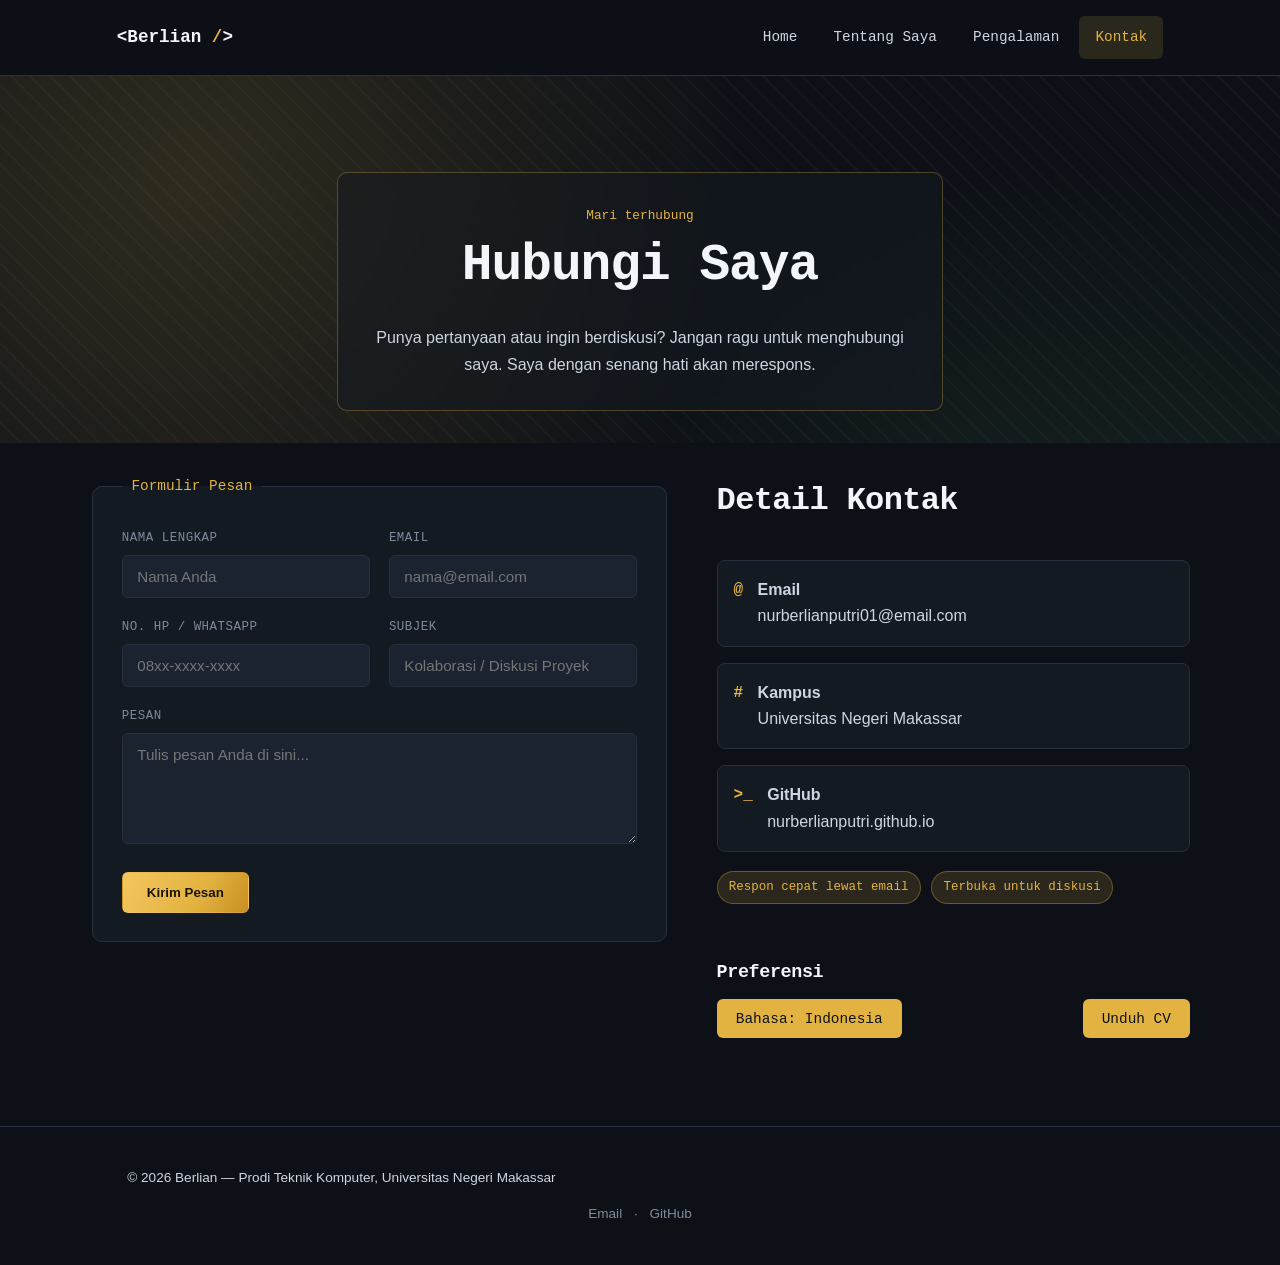
==== kontak.html @ a2d592fb "Rename contact ke kontak, tambah halaman baru" ====
<!DOCTYPE html>
<html lang="id">
<head>
<meta charset="UTF-8">
<meta name="viewport" content="width=device-width, initial-scale=1.0">
<title>Kontak — Berlian</title>
<link rel="stylesheet" href="style.css">
</head>
<body>

<header class="site-header">
  <nav class="navbar">
    <a href="index.html" class="brand">&lt;Berlian <span>/</span>&gt;</a>
    <button class="nav-toggle" id="navToggle">☰</button>
    <ul id="menu">
      <li><a href="index.html">Home</a></li>
      <li><a href="tentang.html">Tentang Saya</a></li>
      <li class="has-dropdown">
        <a href="pengalaman.html">Pengalaman</a>
        <ul class="dropdown">
          <li><a href="pengalaman.html#proyek">Proyek</a></li>
          <li><a href="pengalaman.html#organisasi">Semasa SMA</a></li>
        </ul>
      </li>
      <li class="active"><a href="kontak.html">Kontak</a></li>
    </ul>
  </nav>
</header>

<!-- ============ HERO dengan background-image + kotak transparan (Modul 4) ============ -->
<section class="hero" style="min-height:auto; padding:6rem 6vw 2rem;">
  <div class="section-inner text-center" style="margin:0 auto;">
    <div class="transparent-box">
      <p class="eyebrow" style="text-align:center;">Mari terhubung</p>
      <h1>Hubungi Saya</h1>
      <p style="margin:0 auto; max-width:60ch;">
        Punya pertanyaan atau ingin berdiskusi? Jangan ragu untuk menghubungi saya.
        Saya dengan senang hati akan merespons.
      </p>
    </div>
  </div>
</section>

<section style="padding-top:2rem;">
  <div class="section-inner" style="display:grid; grid-template-columns:1.1fr .9fr; gap:3rem;">

    <!-- Form gaya KTP (Modul 3 - Tugas Mandiri "Form Pengisian KTP") -->
    <div class="form-wrap" style="margin:0;">
      <form>
        <fieldset>
          <legend>Formulir Pesan</legend>

          <div class="field-row">
            <div class="field">
              <label for="nama">Nama Lengkap</label>
              <input type="text" id="nama" name="nama" placeholder="Nama Anda" required>
            </div>
            <div class="field">
              <label for="email">Email</label>
              <input type="email" id="email" name="email" placeholder="nama@email.com" required>
            </div>
          </div>

          <div class="field-row">
            <div class="field">
              <label for="hp">No. HP / WhatsApp</label>
              <input type="tel" id="hp" name="hp" placeholder="08xx-xxxx-xxxx">
            </div>
            <div class="field">
              <label for="subjek">Subjek</label>
              <input type="text" id="subjek" name="subjek" placeholder="Kolaborasi / Diskusi Proyek">
            </div>
          </div>

          <div class="field">
            <label for="pesan">Pesan</label>
            <textarea id="pesan" name="pesan" rows="5" placeholder="Tulis pesan Anda di sini..."></textarea>
          </div>

          <button type="submit" class="btn btn-primary">Kirim Pesan</button>
        </fieldset>
      </form>
    </div>

    <!-- Info kontak — class selector digabung span/div (Modul 3) -->
    <div>
      <h2>Detail Kontak</h2>
      <div class="kontak-info">
        <div class="baris">
          <span class="ikon">@</span>
          <div>
            <strong>Email</strong>
            <p style="margin:0;">nurberlianputri01@email.com</p>
          </div>
        </div>
        <div class="baris">
          <span class="ikon">#</span>
          <div>
            <strong>Kampus</strong>
            <p style="margin:0;">Universitas Negeri Makassar</p>
          </div>
        </div>
        <div class="baris">
          <span class="ikon">&gt;_</span>
          <div>
            <strong>GitHub</strong>
            <p style="margin:0;">nurberlianputri.github.io</p>
          </div>
        </div>
      </div>

      <div class="grid-tags mt-lg">
        <span class="pill">Respon cepat lewat email</span>
        <span class="pill">Terbuka untuk diskusi</span>
      </div>

      <!-- Aligned Dropdown Content (Modul 6 - Tugas Mandiri): satu dropdown rata kiri, satu rata kanan -->
      <h3 class="mt-lg">Preferensi</h3>
      <div class="align-dropdown-row">
        <div class="align-dropdown kiri">
          <button class="dropbtn2">Bahasa: Indonesia</button>
          <div class="align-dropdown-content">
            <a href="#">Indonesia</a>
            <a href="#">English</a>
          </div>
        </div>
        <div class="align-dropdown kanan">
          <button class="dropbtn2">Unduh CV</button>
          <div class="align-dropdown-content">
            <a href="#">Format PDF</a>
            <a href="#">Format DOCX</a>
          </div>
        </div>
      </div>
    </div>

  </div>
</section>

<footer class="site-footer">
  <p>&copy; 2026 Berlian — Prodi Teknik Komputer, Universitas Negeri Makassar</p>
  <div class="sosial">
    <a href="kontak.html">Email</a> · <a href="kontak.html">GitHub</a>
  </div>
</footer>

<script>
  const navToggle = document.getElementById('navToggle');
  const menu = document.getElementById('menu');
  navToggle.addEventListener('click', () => menu.classList.toggle('open'));

  document.querySelectorAll('#menu .has-dropdown > a').forEach(link => {
    link.addEventListener('click', (e) => {
      if (window.innerWidth <= 840) {
        e.preventDefault();
        link.parentElement.classList.toggle('open');
      }
    });
  });

  document.querySelector('form').addEventListener('submit', function(e){
    e.preventDefault();
    alert('Terima kasih! Pesan Anda telah tercatat (form demo — hubungkan ke backend/PHP untuk pengiriman sungguhan).');
    this.reset();
  });
</script>

</body>
</html>
---- style.css ----
/* =============================================================
   STYLE.CSS — Portofolio Berlian
   File CSS eksternal (Modul 3 - E.2 "Style dalam file eksternal")
   dirujuk oleh semua halaman lewat <link rel="stylesheet">
   ============================================================= */

/* ---------- Design tokens ---------- */
:root{
  --bg:        #0d1117;
  --surface:   #141a22;
  --surface-2: #1b2330;
  --line:      #262f3d;
  --text:      #cdd6e2;
  --muted:     #7d8a9c;
  --accent:    #e3b341;   /* amber - warna "cursor" kode  */
  --accent-2:  #7ee081;   /* hijau terminal, dipakai tipis */
  --accent-soft: rgba(227,179,65,.14);
  --mono: "JetBrains Mono", "Fira Code", Consolas, monospace;
  --sans: "Inter", "Segoe UI", Arial, sans-serif;
}

/* ---------- Selector HTML dasar (Modul 3.b) ---------- */
*{ box-sizing:border-box; }

html{ scroll-behavior:smooth; }

body{
  margin:0;
  background:var(--bg);
  color:var(--text);
  font-family:var(--sans);
  line-height:1.65;
  font-size:16px;
}

h1,h2,h3,h4{
  font-family:var(--mono);
  font-weight:600;
  letter-spacing:-0.02em;
  color:#f2f5f9;
  margin:0 0 .6em;
}
h1{ font-size:clamp(2.1rem,4vw,3.2rem); line-height:1.15; }
h2{ font-size:clamp(1.5rem,3vw,2rem); }
h3{ font-size:1.15rem; }

p{ margin:0 0 1em; color:var(--text); max-width:70ch; }

a{ color:var(--accent); text-decoration:none; }
a:hover{ text-decoration:underline; }

img{ max-width:100%; display:block; }

ul{ margin:0; padding:0; list-style:none; }

section{ padding:5rem 6vw; }
.section-inner{ max-width:1100px; margin:0 auto; }

.eyebrow{
  font-family:var(--mono);
  font-size:.8rem;
  color:var(--accent);
  margin-bottom:.6rem;
}

/* ---------- Selector Class (Modul 3.b) — pengelompokkan selector ---------- */
.btn,
.kartu,
.pill{
  font-family:var(--sans);
}

.btn{
  display:inline-block;
  padding:.75rem 1.5rem;
  border-radius:6px;
  font-weight:600;
  border:1px solid transparent;
  cursor:pointer;
  transition:transform .15s ease, background .2s ease, border-color .2s ease;
}
.btn-primary{
  background:linear-gradient(120deg,#f3c65f,var(--accent) 60%,#c98f22);
  color:#1a1305;
}
.btn-primary:hover{ transform:translateY(-2px); text-decoration:none; }
.btn-ghost{
  background:transparent;
  border-color:var(--line);
  color:var(--text);
}
.btn-ghost:hover{ border-color:var(--accent); color:var(--accent); text-decoration:none; }

.pill{
  display:inline-block;
  font-family:var(--mono);
  font-size:.78rem;
  padding:.3rem .7rem;
  border-radius:999px;
  background:var(--accent-soft);
  color:var(--accent);
  border:1px solid rgba(227,179,65,.35);
  margin:0 .4rem .4rem 0;
}

/* =============================================================
   NAVIGASI  (Modul 5 & Modul 6 — navbar horizontal + dropdown)
   ============================================================= */
.site-header{
  position:sticky; top:0; z-index:50;
  background:rgba(13,17,23,.85);
  backdrop-filter:blur(10px);
  border-bottom:1px solid var(--line);
}

.navbar{
  max-width:1200px; margin:0 auto;
  display:flex; align-items:center; justify-content:space-between;
  padding:1rem 6vw;
  position:relative;
}

.brand{
  font-family:var(--mono);
  font-weight:700;
  font-size:1.1rem;
  color:#f2f5f9;
}
.brand span{ color:var(--accent); }

.nav-toggle{
  display:none;
  background:none; border:1px solid var(--line); color:var(--text);
  font-size:1.2rem; padding:.4rem .7rem; border-radius:6px; cursor:pointer;
}

/* #menu — Selector ID (Modul 3.b) dipakai untuk komponen navigasi tunggal */
#menu{
  display:flex;
  align-items:center;
  gap:.25rem;
}

#menu li{ position:relative; }

#menu > li > a{
  display:block;
  padding:.6rem 1rem;
  font-family:var(--mono);
  font-size:.9rem;
  color:var(--text);
  border-radius:6px;
  transition:color .2s ease, background .2s ease;
}
#menu > li > a:hover,
#menu > li.active > a{
  color:var(--accent);
  background:var(--accent-soft);
  text-decoration:none;
}

/* Dropdown ala Modul 6: gradient + border-radius + transisi opacity */
.dropdown{
  position:absolute;
  top:calc(100% + .5rem);
  left:0;
  min-width:220px;
  background:linear-gradient(160deg,var(--surface-2),var(--surface));
  border:1px solid var(--line);
  border-radius:10px;
  padding:.5rem;
  opacity:0;
  visibility:hidden;
  transform:translateY(-6px);
  transition:opacity .2s ease, transform .2s ease, visibility .2s;
  box-shadow:0 12px 30px rgba(0,0,0,.45);
}
.has-dropdown:hover .dropdown,
.has-dropdown:focus-within .dropdown{
  opacity:1; visibility:visible; transform:translateY(0);
}
.dropdown li a{
  display:block;
  padding:.55rem .8rem;
  border-radius:6px;
  font-family:var(--sans);
  font-size:.9rem;
  color:var(--text);
}
.dropdown li a:hover{
  background:var(--accent-soft);
  color:var(--accent);
  text-decoration:none;
}

@media (max-width:840px){
  .nav-toggle{ display:inline-block; }
  #menu{
    position:absolute; top:100%; left:0; right:0;
    flex-direction:column; align-items:stretch;
    background:var(--surface);
    border-bottom:1px solid var(--line);
    padding:.5rem;
    display:none;
  }
  #menu.open{ display:flex; }
  .dropdown{ position:static; opacity:1; visibility:visible; transform:none; display:none; box-shadow:none; margin-top:.3rem;}
  .has-dropdown.open .dropdown{ display:block; }
}

/* =============================================================
   HERO / BACKGROUND IMAGE  (Modul 4 — background-image, repeat,
   position, attachment; kotak transparan di atas background)
   ============================================================= */
.hero{
  min-height:88vh;
  display:flex; align-items:center;
  padding:8rem 6vw 4rem;
  background-color:var(--bg);
  background-image:
    radial-gradient(circle at 15% 20%, rgba(227,179,65,.16), transparent 42%),
    radial-gradient(circle at 85% 75%, rgba(126,224,129,.10), transparent 40%),
    repeating-linear-gradient(45deg, rgba(255,255,255,.025) 0 2px, transparent 2px 14px);
  background-repeat:no-repeat, no-repeat, repeat;
  background-attachment:fixed, fixed, scroll;
  background-position:center, center, center;
}

.hero-grid{
  max-width:1200px; margin:0 auto;
  display:grid;
  grid-template-columns:1.1fr .9fr;
  gap:3rem;
  align-items:center;
}
@media (max-width:900px){ .hero-grid{ grid-template-columns:1fr; } }

/* Terminal mockup */
.terminal{
  background:var(--surface);
  border:1px solid var(--line);
  border-radius:10px;
  overflow:hidden;
  box-shadow:0 20px 50px rgba(0,0,0,.5);
}
.terminal-bar{
  display:flex; gap:.4rem;
  padding:.7rem .9rem;
  background:var(--surface-2);
  border-bottom:1px solid var(--line);
}
.terminal-bar span{
  width:11px; height:11px; border-radius:50%;
  display:inline-block;
  background:#4a5568;
}
.terminal-bar span:nth-child(1){ background:#ff5f57; }
.terminal-bar span:nth-child(2){ background:#febc2e; }
.terminal-bar span:nth-child(3){ background:#28c840; }
.terminal-body{
  font-family:var(--mono);
  font-size:.9rem;
  padding:1.4rem;
  color:var(--accent-2);
}
.terminal-body .muted{ color:var(--muted); }
.terminal-body .k{ color:#82aaff; }
.terminal-body .s{ color:var(--accent); }
.cursor{
  display:inline-block; width:8px; height:1.1em;
  background:var(--accent); margin-left:2px;
  animation:blink 1s steps(1) infinite;
  vertical-align:text-bottom;
}
@keyframes blink{ 50%{ opacity:0; } }

/* Kotak transparan (Modul 4 - Tugas Mandiri no.2) */
.transparent-box{
  background:rgba(20,26,34,.55);
  backdrop-filter:blur(6px);
  border:1px solid rgba(227,179,65,.3);
  border-radius:10px;
  padding:2rem 2.2rem;
}

/* =============================================================
   GAMBAR / IMG  (Modul 4 — border, width, height, opacity:hover)
   ============================================================= */
.avatar{
  width:190px;
  height:190px;
  border-radius:50%;
  border:3px solid var(--accent);
  object-fit:cover;
  opacity:.88;
  transition:opacity .3s ease, transform .3s ease;
}
.avatar:hover{
  opacity:1;
  transform:scale(1.03);
}

.avatar-sm{
  width:56px;
  height:56px;
  margin-bottom:1rem;
}

.thumb{
  width:100%;
  height:180px;
  object-fit:cover;
  border:1px solid var(--line);
  border-radius:8px 8px 0 0;
  opacity:.82;
  transition:opacity .3s ease, filter .3s ease;
}
.kartu:hover .thumb{
  opacity:1;
}

/* =============================================================
   LAYOUT — 2 KOLOM (Modul 5 — #leftcolumn / #rightcolumn)
   ============================================================= */
#profil-wrapper{
  display:grid;
  grid-template-columns:280px 1fr;
  gap:3rem;
  max-width:1100px;
  margin:0 auto;
}
@media (max-width:780px){ #profil-wrapper{ grid-template-columns:1fr; } }

#sidebar-kiri{
  background:var(--surface);
  border:1px solid var(--line);
  border-radius:12px;
  padding:2rem 1.6rem;
  text-align:center;
  height:fit-content;
  position:sticky;
  top:6.5rem;
}
#sidebar-kiri .fakta{
  text-align:left;
  margin-top:1.6rem;
  border-top:1px dashed var(--line);
  padding-top:1.2rem;
}
#sidebar-kiri .fakta dt{
  font-family:var(--mono);
  font-size:.72rem;
  text-transform:uppercase;
  letter-spacing:.06em;
  color:var(--muted);
  margin-top:.9rem;
}
#sidebar-kiri .fakta dd{ margin:.15rem 0 0; color:var(--text); }

#konten-kanan h2{ margin-top:0; }
#konten-kanan .skill-row{ margin-bottom:1rem; }
.skill-label{
  display:flex; justify-content:space-between;
  font-family:var(--mono); font-size:.82rem; color:var(--muted); margin-bottom:.3rem;
}
.skill-bar{
  height:8px; border-radius:99px; background:var(--surface-2); overflow:hidden;
}
.skill-bar > span{
  display:block; height:100%;
  background:linear-gradient(90deg,var(--accent-2),var(--accent));
  border-radius:99px;
}

/* =============================================================
   LAYOUT — 3 KOLOM (Modul 5 — sidebar-kiri/tengah/kanan versi grid)
   ============================================================= */
.grid-3{
  display:grid;
  grid-template-columns:repeat(3,1fr);
  gap:1.6rem;
}
@media (max-width:900px){ .grid-3{ grid-template-columns:1fr; } }

.kartu{
  background:var(--surface);
  border:1px solid var(--line);
  border-radius:10px;
  overflow:hidden;
  transition:transform .2s ease, border-color .2s ease;
}
.kartu:hover{ transform:translateY(-4px); border-color:var(--accent); }
.kartu-body{ padding:1.3rem 1.4rem; }
.kartu-body h3{ margin-bottom:.4rem; }
.kartu-body .periode{
  font-family:var(--mono); font-size:.75rem; color:var(--muted); display:block; margin-bottom:.6rem;
}

.kolom-judul{
  font-family:var(--mono);
  color:var(--accent);
  font-size:.85rem;
  letter-spacing:.04em;
  border-bottom:1px solid var(--line);
  padding-bottom:.6rem;
  margin-bottom:1.4rem;
}

/* ---------- Navigasi horizontal sekunder (Modul 5.c) ---------- */
.subnav{
  display:flex; list-style:none; overflow:hidden;
  border:1px solid var(--line); border-radius:8px; width:fit-content; margin:0 auto 3rem;
}
.subnav li a{
  display:block; padding:.6rem 1.3rem;
  font-family:var(--mono); font-size:.82rem; color:var(--muted);
}
.subnav li:not(:last-child) a{ border-right:1px solid var(--line); }
.subnav li a:hover, .subnav li a.aktif{
  background:var(--accent-soft); color:var(--accent); text-decoration:none;
}

/* =============================================================
   LAYOUT KLASIK DENGAN FLOAT  (Modul 5 — teknik #leftcolumn /
   #rightcolumn asli menggunakan float, berdampingan dengan versi
   Grid yang dipakai di bagian lain situs)
   ============================================================= */
.float-wrapper{
  background:var(--surface);
  border:1px solid var(--line);
  border-radius:12px;
  padding:2rem;
  overflow:hidden; /* clearfix sederhana pengganti elemen clear:both */
}
#leftcolumn{
  float:left;
  width:220px;
}
#rightcolumn{
  margin-left:250px;
}
#leftcolumn .angka{
  font-family:var(--mono);
  font-size:2.2rem;
  color:var(--accent);
  display:block;
}
#leftcolumn .keterangan{
  font-family:var(--mono);
  font-size:.78rem;
  color:var(--muted);
  text-transform:uppercase;
  letter-spacing:.05em;
}
@media (max-width:640px){
  #leftcolumn{ float:none; width:auto; margin-bottom:1.5rem; }
  #rightcolumn{ margin-left:0; }
}

/* =============================================================
   NAVIGASI VERTIKAL  (Modul 5.b — display:block, uppercase,
   width tetap, warna solid + hover)
   ============================================================= */
.vnav{
  list-style-type:none;
  margin:0;
  padding:0;
}
.vnav a:link,
.vnav a:visited{
  display:block;
  font-weight:bold;
  color:#0d1117;
  background-color:var(--accent);
  width:100%;
  text-align:center;
  padding:.6rem 0;
  margin-bottom:2px;
  text-decoration:none;
  text-transform:uppercase;
  font-family:var(--mono);
  font-size:.78rem;
  letter-spacing:.04em;
  border-radius:4px;
}
.vnav a:hover,
.vnav a:active{
  background-color:var(--accent-2);
}

/* =============================================================
   DROPDOWN SEJAJAR KIRI/KANAN  (Modul 6 - Tugas "Aligned
   Dropdown Content", float:left / float:right)
   ============================================================= */
.align-dropdown-row{
  overflow:hidden; /* clearfix agar wrapper ikut tinggi elemen float di dalamnya */
  padding-bottom:.5rem;
}
.align-dropdown{
  position:relative;
}
.align-dropdown.kiri{ float:left; }
.align-dropdown.kanan{ float:right; }
.dropbtn2{
  background-color:var(--accent);
  color:#0d1117;
  padding:.7rem 1.2rem;
  font-size:.9rem;
  font-family:var(--mono);
  border:none;
  border-radius:6px;
  cursor:pointer;
}
.align-dropdown:hover .dropbtn2{
  background-color:var(--accent-2);
}
.align-dropdown-content{
  display:none;
  position:absolute;
  top:100%;
  margin-top:.4rem;
  background-color:var(--surface-2);
  border:1px solid var(--line);
  min-width:170px;
  border-radius:8px;
  box-shadow:0 8px 20px rgba(0,0,0,.4);
  z-index:10;
  overflow:hidden;
}
.align-dropdown.kiri .align-dropdown-content{ left:0; }
.align-dropdown.kanan .align-dropdown-content{ right:0; }
.align-dropdown-content a{
  color:var(--text);
  padding:.65rem 1rem;
  text-decoration:none;
  display:block;
  font-size:.88rem;
}
.align-dropdown-content a:hover{ background-color:var(--accent-soft); color:var(--accent); }
.align-dropdown:hover .align-dropdown-content{ display:block; }

/* =============================================================
   FORM  (Modul 3 - Tugas Mandiri "Form Pengisian" gaya KTP)
   ============================================================= */
.form-wrap{
  max-width:640px; margin:0 auto;
}
fieldset{
  border:1px solid var(--line);
  border-radius:10px;
  padding:1.8rem;
  background:var(--surface);
}
legend{
  font-family:var(--mono);
  color:var(--accent);
  padding:0 .6rem;
  font-size:.9rem;
}
.field{ margin-bottom:1.2rem; }
.field label{
  display:block; font-family:var(--mono); font-size:.78rem;
  color:var(--muted); margin-bottom:.4rem; text-transform:uppercase; letter-spacing:.04em;
}
.field input,
.field textarea{
  width:100%;
  padding:.75rem .9rem;
  background:var(--surface-2);
  border:1px solid var(--line);
  border-radius:6px;
  color:var(--text);
  font-family:var(--sans);
  font-size:.95rem;
}
.field input:focus,
.field textarea:focus{
  outline:none; border-color:var(--accent);
}
.field-row{ display:grid; grid-template-columns:1fr 1fr; gap:1.2rem; }
@media (max-width:600px){ .field-row{ grid-template-columns:1fr; } }

/* ---------- Info kontak (Selector class digabung dgn span/div, Modul 3) ---------- */
.kontak-info{ display:grid; gap:1rem; margin-top:2rem; }
.kontak-info .baris{
  display:flex; gap:.9rem; align-items:flex-start;
  padding:1rem; border:1px solid var(--line); border-radius:8px; background:var(--surface);
}
.kontak-info .ikon{
  font-family:var(--mono); color:var(--accent); font-weight:700;
}

/* =============================================================
   FOOTER
   ============================================================= */
.site-footer{
  border-top:1px solid var(--line);
  padding:2.5rem 6vw;
  text-align:center;
  color:var(--muted);
  font-size:.85rem;
  /* Properti singkat background (Modul 4): color, image, repeat, attachment, position */
  background: var(--bg) radial-gradient(circle at 50% 0%, rgba(227,179,65,.08), transparent 60%) no-repeat fixed center top;
}
.site-footer .sosial{ margin-top:.8rem; }
.site-footer .sosial a{ margin:0 .5rem; color:var(--muted); }
.site-footer .sosial a:hover{ color:var(--accent); }

/* ---------- Utility ---------- */
.text-center{ text-align:center; }
.mt-lg{ margin-top:3rem; }
.grid-tags{ margin-top:1.2rem; }
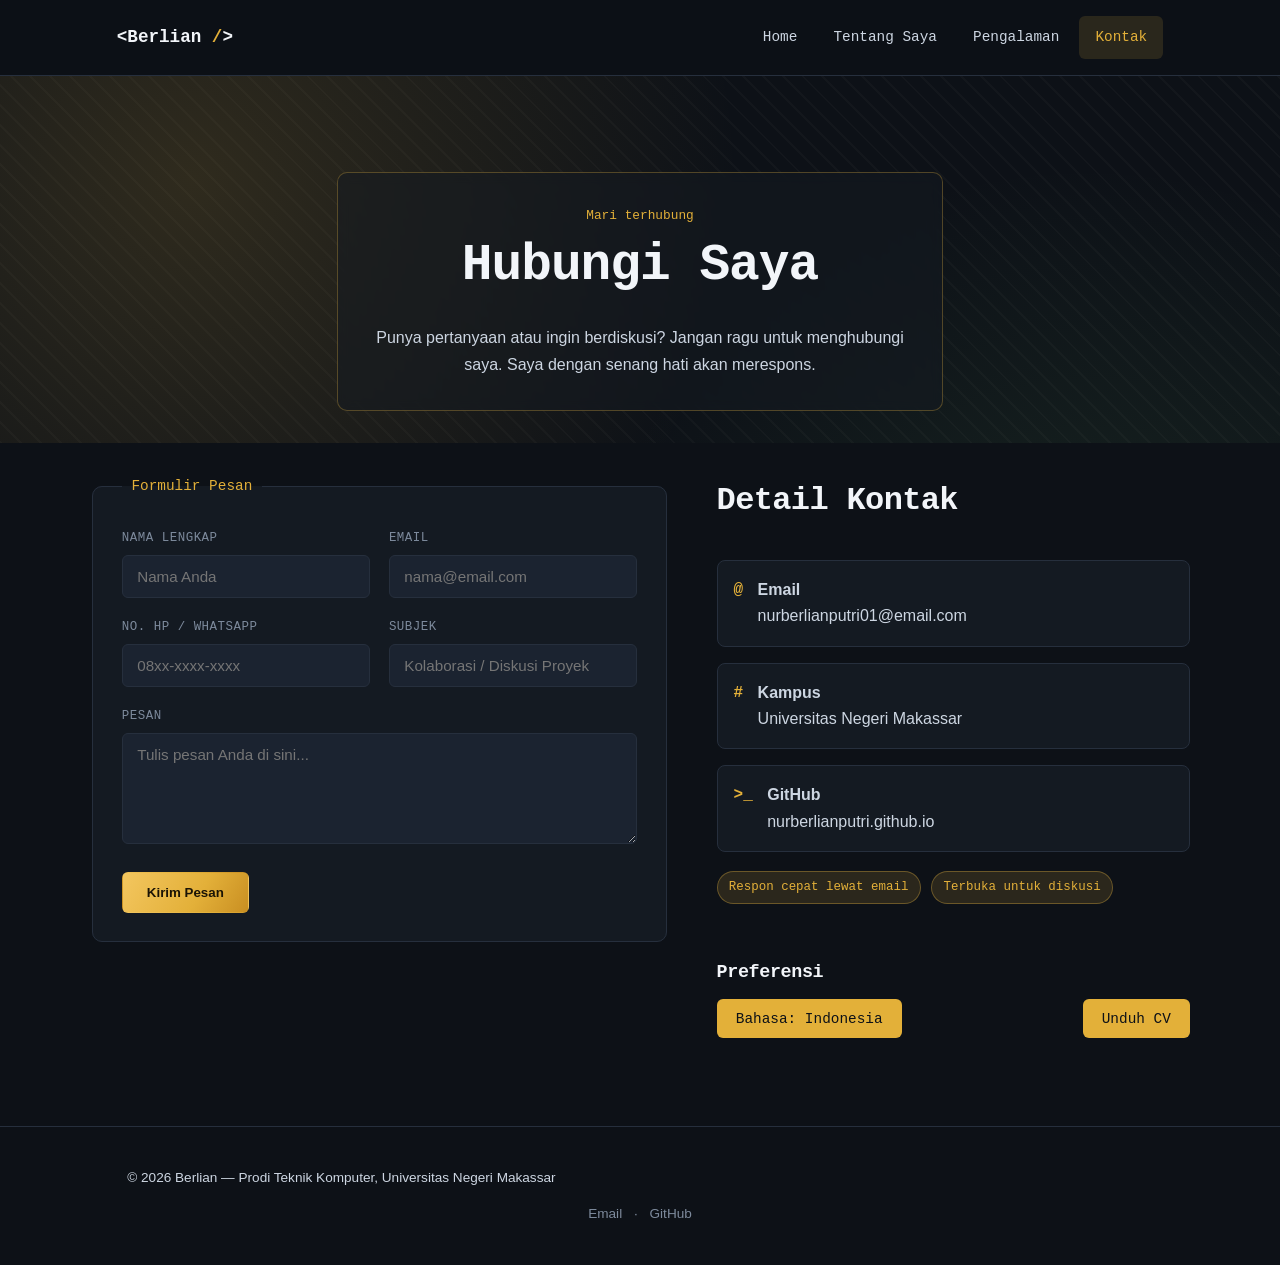
==== commit 5d3f5bd2: "Update portfolio" ====
--- a/kontak.html
+++ b/kontak.html
@@ -19,7 +19,7 @@
         <a href="pengalaman.html">Pengalaman</a>
         <ul class="dropdown">
           <li><a href="pengalaman.html#proyek">Proyek</a></li>
-          <li><a href="pengalaman.html#organisasi">Semasa SMA</a></li>
+          <li><a href="pengalaman.html#sma">Semasa SMA</a></li>
         </ul>
       </li>
       <li class="active"><a href="kontak.html">Kontak</a></li>
--- a/style.css
+++ b/style.css
@@ -12,7 +12,7 @@
   --line:      #262f3d;
   --text:      #cdd6e2;
   --muted:     #7d8a9c;
-  --accent:    #e3b341;   /* amber - warna "cursor" kode  */
+  --accent:    #e3b039;   /* amber - warna "cursor" kode  */
   --accent-2:  #7ee081;   /* hijau terminal, dipakai tipis */
   --accent-soft: rgba(227,179,65,.14);
   --mono: "JetBrains Mono", "Fira Code", Consolas, monospace;
